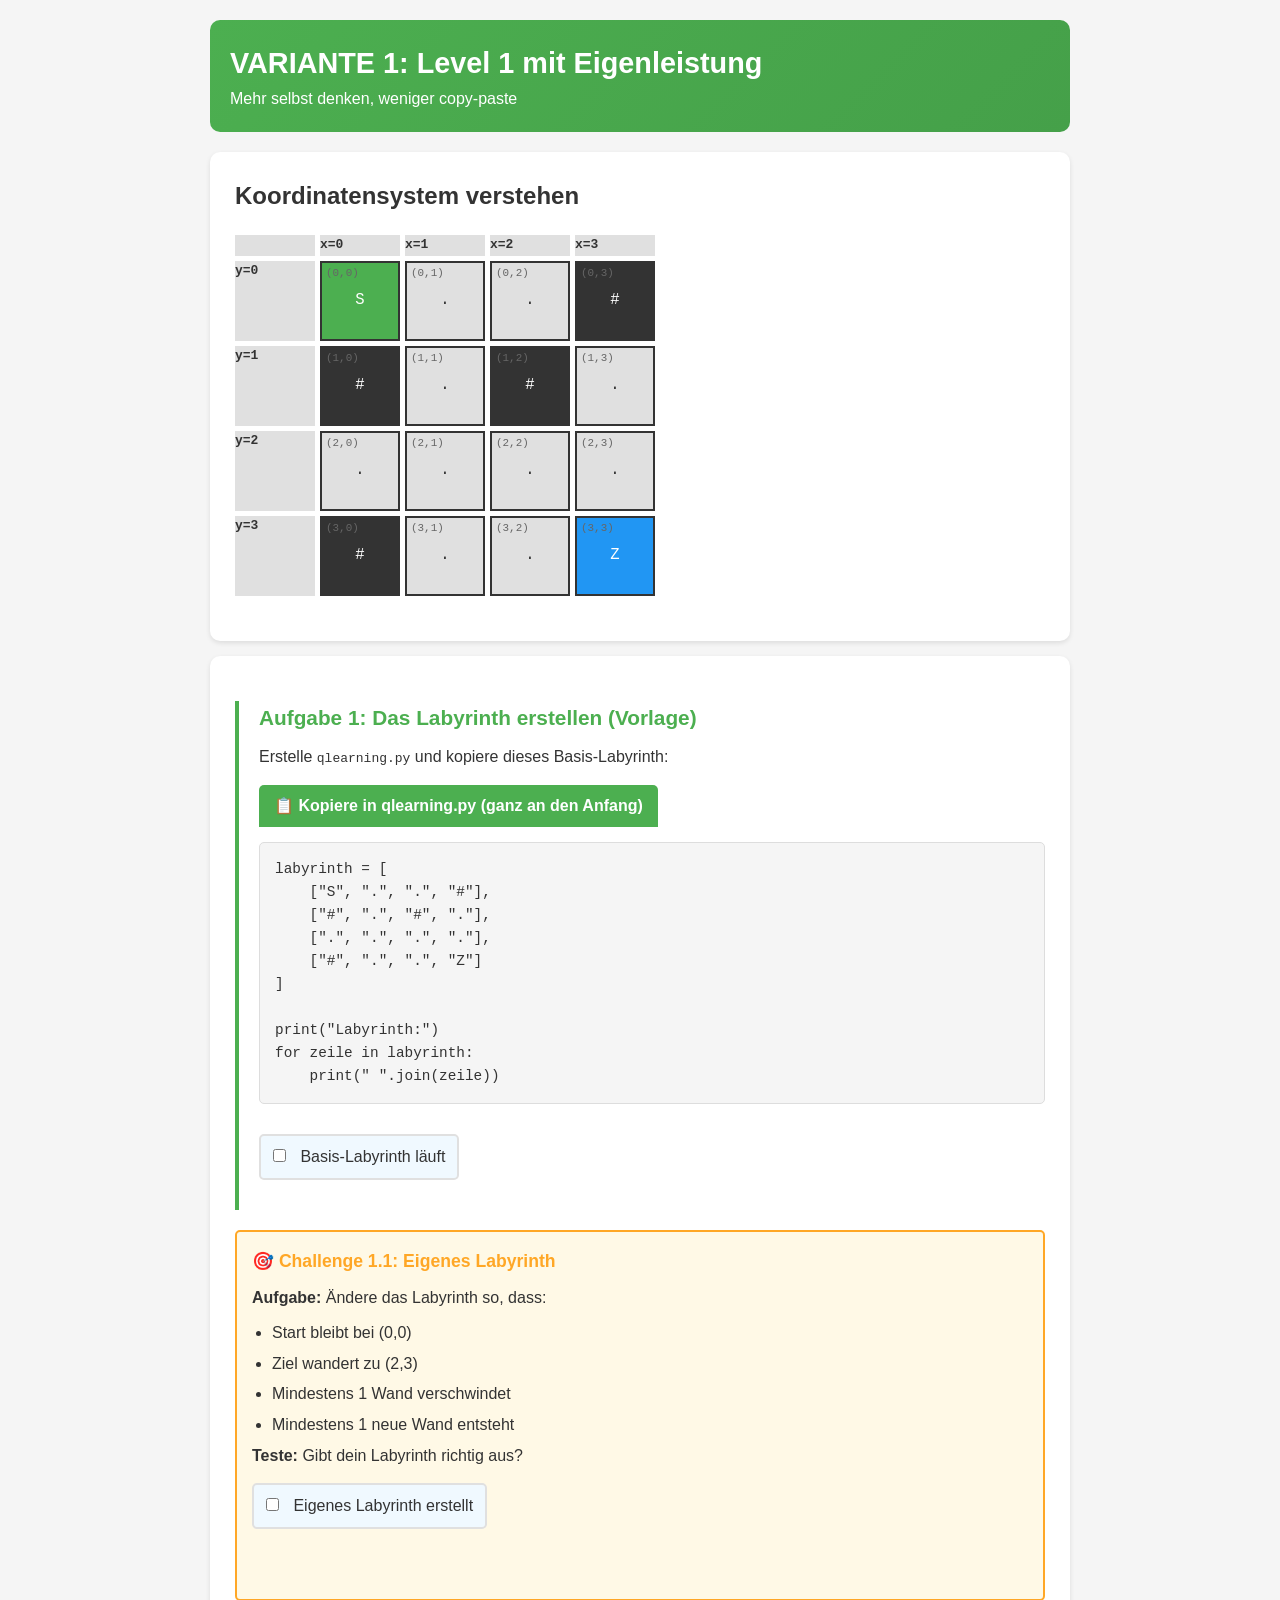
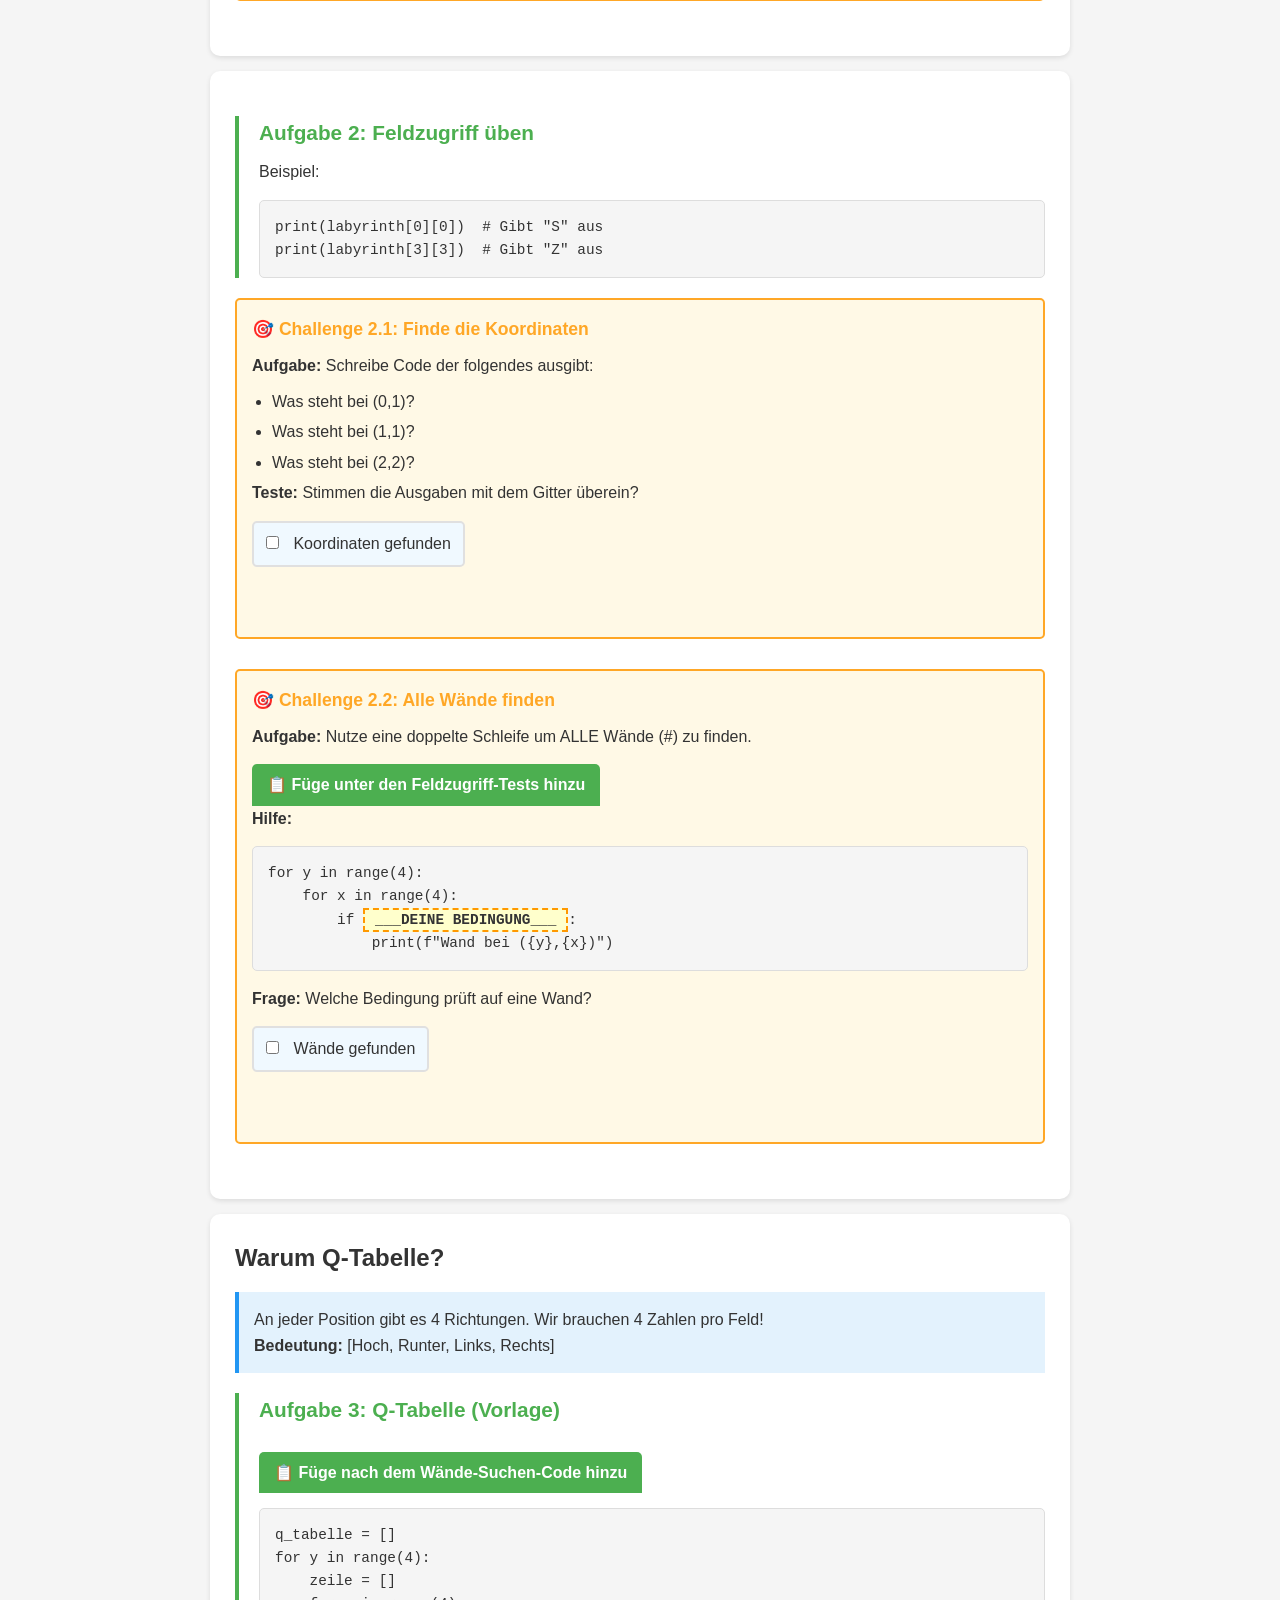
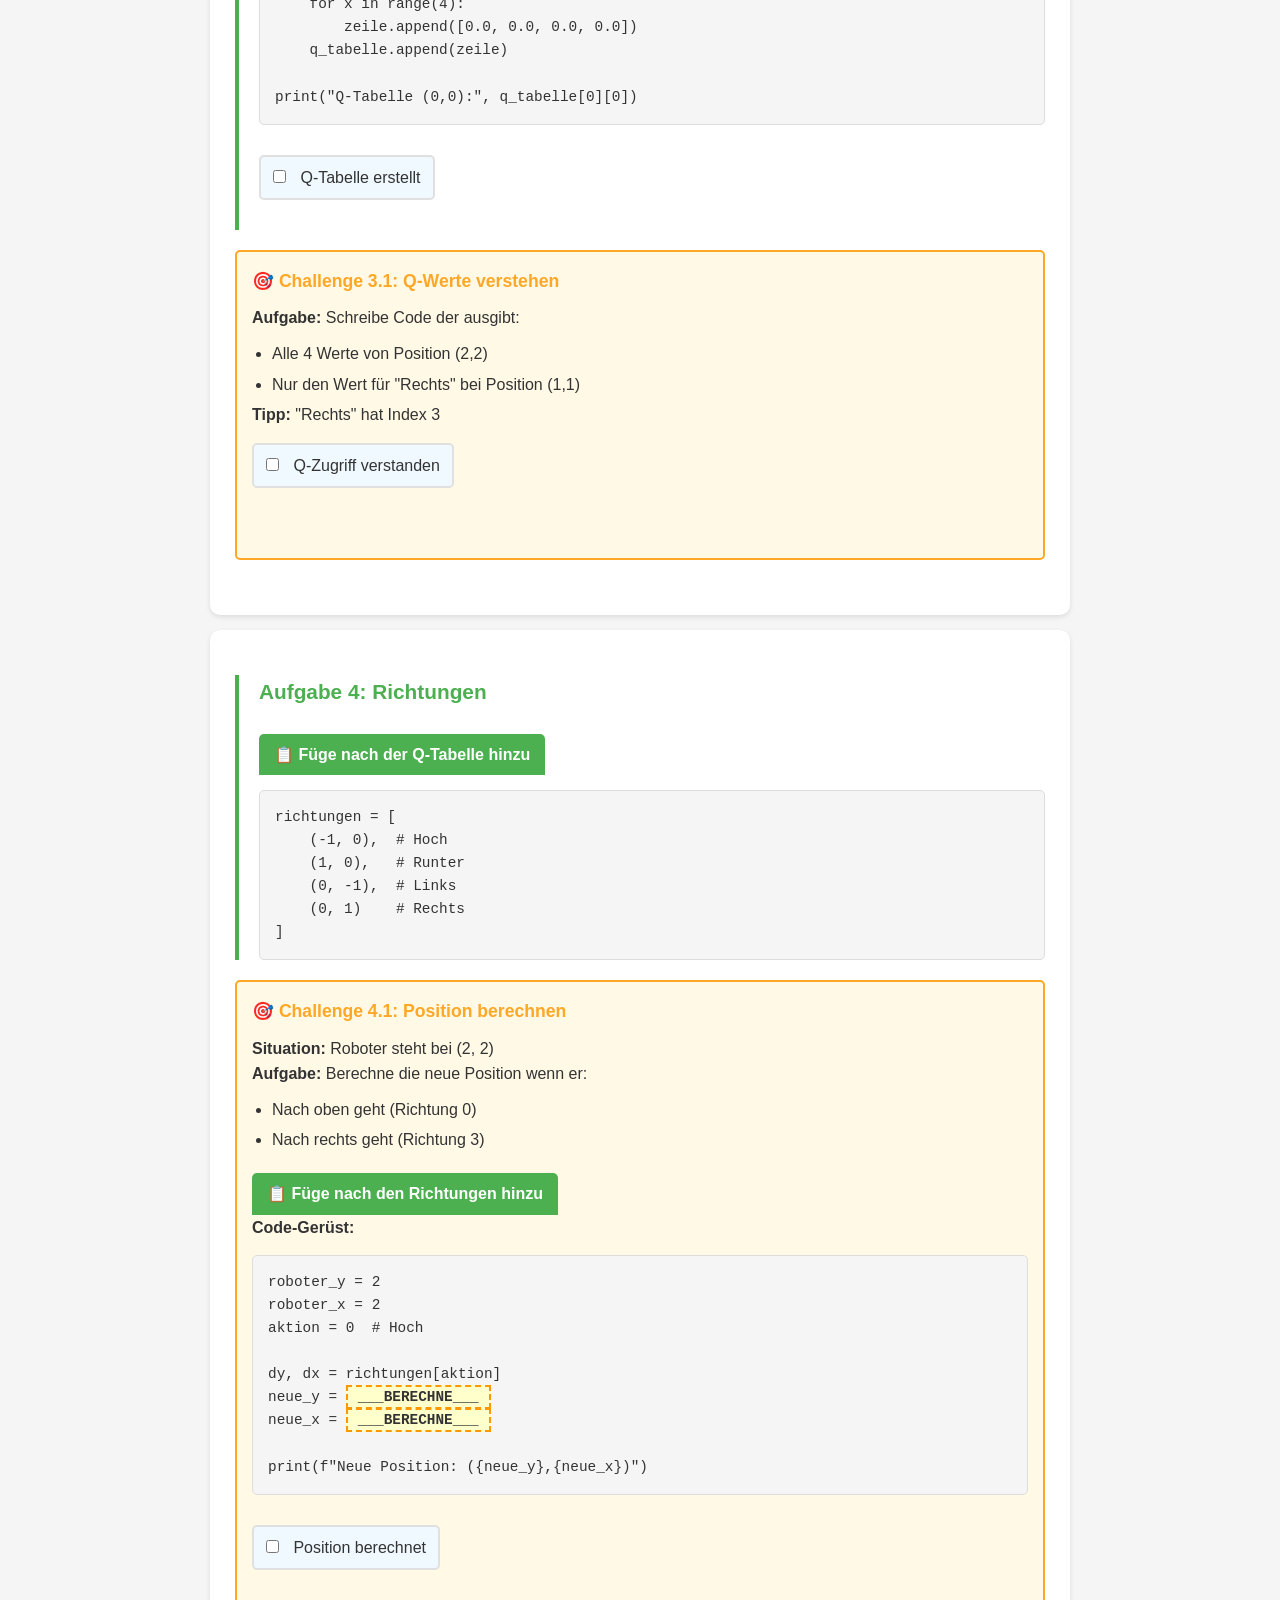
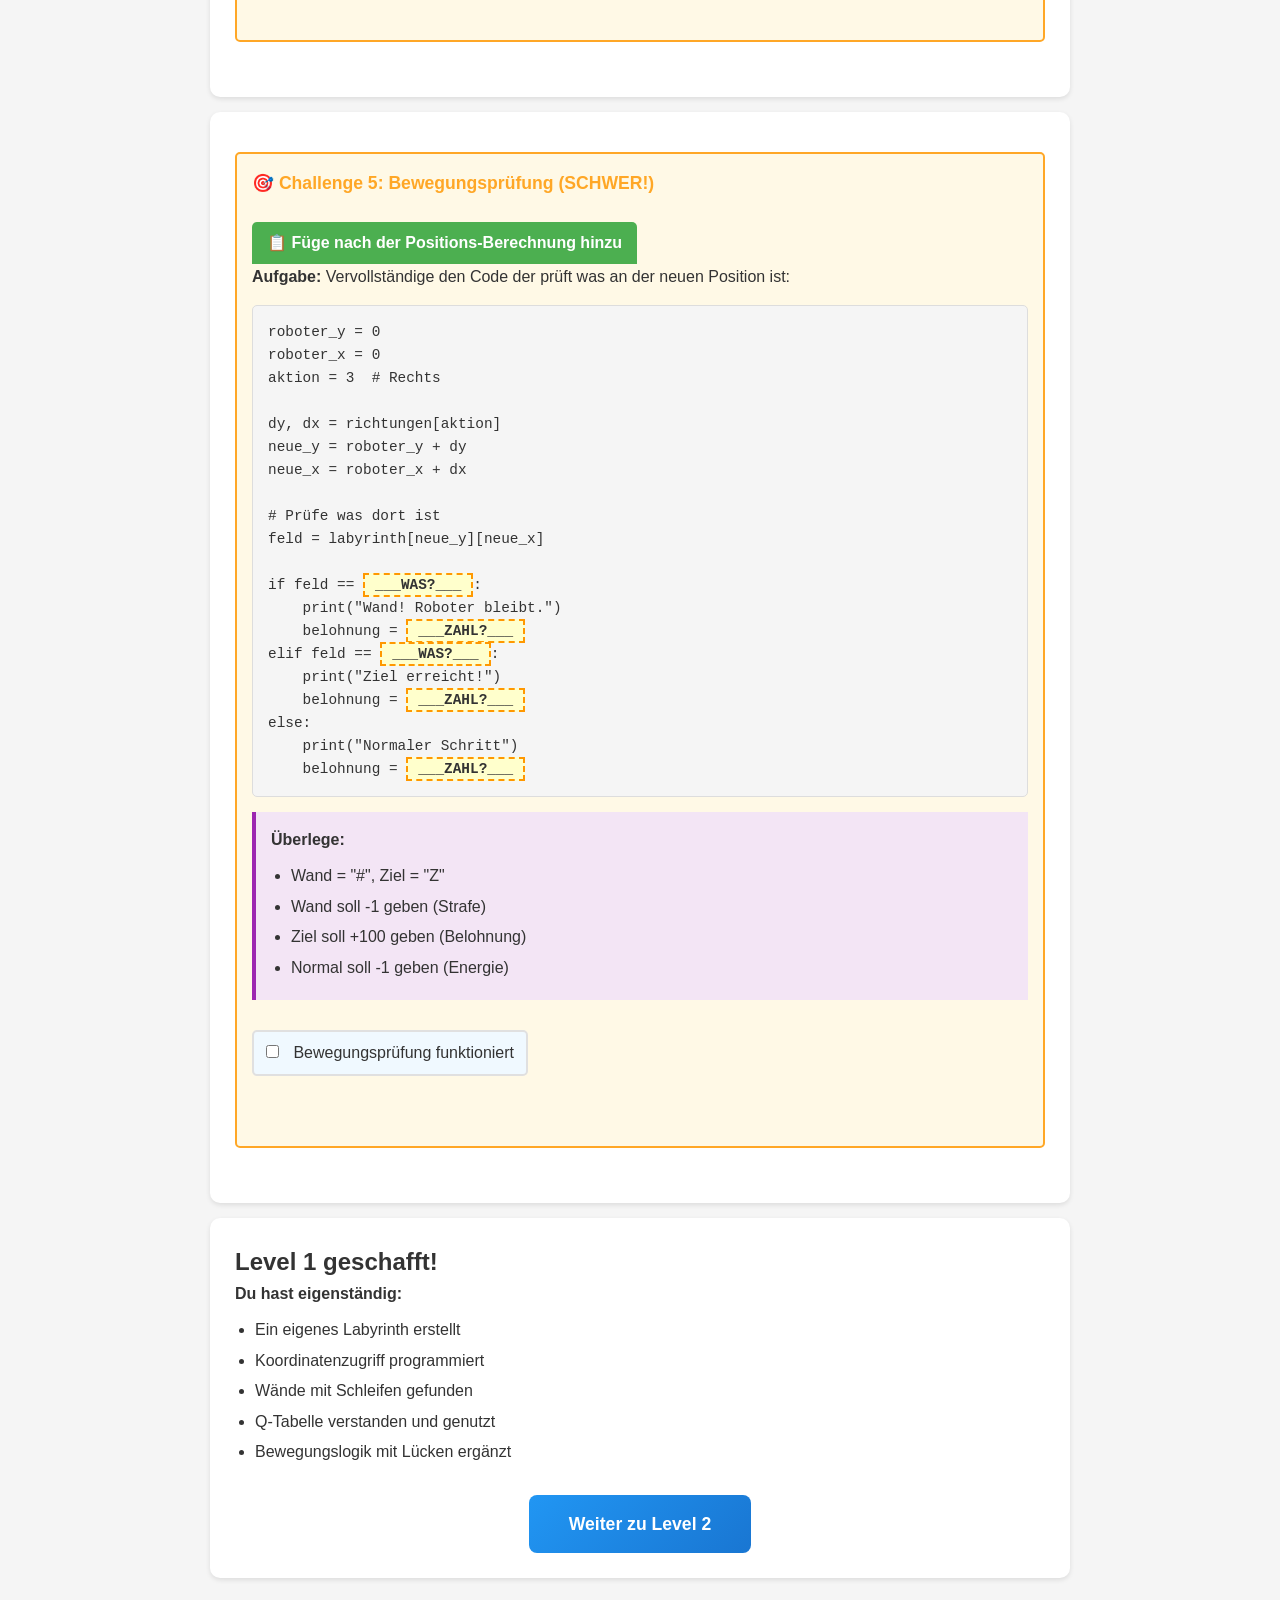
==== lesson/qlearning/level1.html @ 23b52b9a "Add files via upload" ====
<!DOCTYPE html>
<html lang="de">
<head>
    <meta charset="UTF-8">
    <meta name="viewport" content="width=device-width, initial-scale=1.0">
    <title>Level 1</title>
    <style>
        * { margin: 0; padding: 0; box-sizing: border-box; }
        body {
            font-family: 'Segoe UI', Tahoma, Geneva, Verdana, sans-serif;
            line-height: 1.6;
            color: #333;
            max-width: 900px;
            margin: 0 auto;
            padding: 20px;
            background: #f5f5f5;
        }
        .header {
            background: linear-gradient(135deg, #4CAF50 0%, #45a049 100%);
            color: white;
            padding: 20px;
            border-radius: 10px;
            margin-bottom: 20px;
        }
        h1 { font-size: 1.8em; }
        .content { background: white; padding: 25px; border-radius: 10px; margin-bottom: 15px; box-shadow: 0 2px 5px rgba(0,0,0,0.1); }
        .task { border-left: 4px solid #4CAF50; padding-left: 20px; margin: 20px 0; }
        .task-number { font-size: 1.3em; font-weight: bold; color: #4CAF50; margin-bottom: 10px; }
        .code-box {
            background: #f5f5f5;
            border: 1px solid #ddd;
            padding: 15px;
            border-radius: 5px;
            font-family: 'Courier New', monospace;
            font-size: 0.9em;
            margin: 15px 0;
            overflow-x: auto;
            white-space: pre;
        }
        .challenge-box {
            background: #fff9e6;
            border: 2px solid #ffa726;
            padding: 15px 15px 40px 15px;
            margin: 15px 0 30px 0;
            border-radius: 5px;
        }
        .challenge-title {
            color: #ffa726;
            font-weight: bold;
            font-size: 1.1em;
            margin-bottom: 10px;
        }
        .gap {
            background: #ffffcc;
            padding: 2px 10px;
            border: 2px dashed #ff9800;
            font-weight: bold;
        }
        .grid-demo {
            display: grid;
            grid-template-columns: repeat(5, 80px);
            gap: 5px;
            margin: 20px 0;
            font-family: monospace;
        }
        .grid-cell {
            width: 80px;
            height: 80px;
            display: flex;
            align-items: center;
            justify-content: center;
            border: 2px solid #333;
            font-size: 1.2em;
            background: white;
            position: relative;
        }
        .grid-header {
            background: #e0e0e0;
            font-weight: bold;
            border: none;
        }
        .grid-index {
            position: absolute;
            top: 2px;
            left: 4px;
            font-size: 0.7em;
            color: #666;
        }
        .grid-cell.start { background: #4caf50; color: white; }
        .grid-cell.goal { background: #2196f3; color: white; }
        .grid-cell.wall { background: #333; color: white; }
        .grid-cell.path { background: #e0e0e0; }
        .test-box { background: #fff3e0; border-left: 4px solid #ff9800; padding: 15px; margin: 15px 0; }
        .think-box { background: #f3e5f5; border-left: 4px solid #9c27b0; padding: 15px; margin: 15px 0; }
        .info-box { background: #e3f2fd; border-left: 4px solid #2196F3; padding: 15px; margin: 15px 0; }
        .checkbox-item { background: #f0f9ff; padding: 8px 12px; margin: 15px 0 30px 0; border-radius: 5px; border: 2px solid #e0e0e0; display: inline-block; }
        .checkbox-item input[type="checkbox"] { margin-right: 10px; }
        ul { margin-left: 20px; margin-top: 10px; }
        li { margin: 5px 0; }
        .copy-instruction {
            background: #4CAF50;
            color: white;
            padding: 8px 15px;
            border-radius: 5px 5px 0 0;
            font-weight: bold;
            margin-bottom: 0;
            margin-top: 15px;
            display: inline-block;
        }
    </style>
</head>
<body>
    <div class="header">
        <h1>VARIANTE 1: Level 1 mit Eigenleistung</h1>
        <p>Mehr selbst denken, weniger copy-paste</p>
    </div>

    <div class="content">
        <h2>Koordinatensystem verstehen</h2>
        <div class="grid-demo">
            <div class="grid-header"></div>
            <div class="grid-header">x=0</div>
            <div class="grid-header">x=1</div>
            <div class="grid-header">x=2</div>
            <div class="grid-header">x=3</div>
            
            <div class="grid-header">y=0</div>
            <div class="grid-cell start"><div class="grid-index">(0,0)</div>S</div>
            <div class="grid-cell path"><div class="grid-index">(0,1)</div>.</div>
            <div class="grid-cell path"><div class="grid-index">(0,2)</div>.</div>
            <div class="grid-cell wall"><div class="grid-index">(0,3)</div>#</div>
            
            <div class="grid-header">y=1</div>
            <div class="grid-cell wall"><div class="grid-index">(1,0)</div>#</div>
            <div class="grid-cell path"><div class="grid-index">(1,1)</div>.</div>
            <div class="grid-cell wall"><div class="grid-index">(1,2)</div>#</div>
            <div class="grid-cell path"><div class="grid-index">(1,3)</div>.</div>
            
            <div class="grid-header">y=2</div>
            <div class="grid-cell path"><div class="grid-index">(2,0)</div>.</div>
            <div class="grid-cell path"><div class="grid-index">(2,1)</div>.</div>
            <div class="grid-cell path"><div class="grid-index">(2,2)</div>.</div>
            <div class="grid-cell path"><div class="grid-index">(2,3)</div>.</div>
            
            <div class="grid-header">y=3</div>
            <div class="grid-cell wall"><div class="grid-index">(3,0)</div>#</div>
            <div class="grid-cell path"><div class="grid-index">(3,1)</div>.</div>
            <div class="grid-cell path"><div class="grid-index">(3,2)</div>.</div>
            <div class="grid-cell goal"><div class="grid-index">(3,3)</div>Z</div>
        </div>
    </div>

    <div class="content">
        <div class="task">
            <div class="task-number">Aufgabe 1: Das Labyrinth erstellen (Vorlage)</div>
            <p>Erstelle <code>qlearning.py</code> und kopiere dieses Basis-Labyrinth:</p>
            
            <div class="copy-instruction">📋 Kopiere in qlearning.py (ganz an den Anfang)</div>
            <div class="code-box">labyrinth = [
    ["S", ".", ".", "#"],
    ["#", ".", "#", "."],
    [".", ".", ".", "."],
    ["#", ".", ".", "Z"]
]

print("Labyrinth:")
for zeile in labyrinth:
    print(" ".join(zeile))</div>
            <label class="checkbox-item"><input type="checkbox"> Basis-Labyrinth läuft</label>
        </div>

        <div class="challenge-box">
            <div class="challenge-title">🎯 Challenge 1.1: Eigenes Labyrinth</div>
            <p><strong>Aufgabe:</strong> Ändere das Labyrinth so, dass:</p>
            <ul>
                <li>Start bleibt bei (0,0)</li>
                <li>Ziel wandert zu (2,3)</li>
                <li>Mindestens 1 Wand verschwindet</li>
                <li>Mindestens 1 neue Wand entsteht</li>
            </ul>
            <p><strong>Teste:</strong> Gibt dein Labyrinth richtig aus?</p>
            <label class="checkbox-item"><input type="checkbox"> Eigenes Labyrinth erstellt</label>
        </div>
    </div>

    <div class="content">
        <div class="task">
            <div class="task-number">Aufgabe 2: Feldzugriff üben</div>
            <p>Beispiel:</p>
            <div class="code-box">print(labyrinth[0][0])  # Gibt "S" aus
print(labyrinth[3][3])  # Gibt "Z" aus</div>
        </div>

        <div class="challenge-box">
            <div class="challenge-title">🎯 Challenge 2.1: Finde die Koordinaten</div>
            <p><strong>Aufgabe:</strong> Schreibe Code der folgendes ausgibt:</p>
            <ul>
                <li>Was steht bei (0,1)?</li>
                <li>Was steht bei (1,1)?</li>
                <li>Was steht bei (2,2)?</li>
            </ul>
            <p><strong>Teste:</strong> Stimmen die Ausgaben mit dem Gitter überein?</p>
            <label class="checkbox-item"><input type="checkbox"> Koordinaten gefunden</label>
        </div>

        <div class="challenge-box">
            <div class="challenge-title">🎯 Challenge 2.2: Alle Wände finden</div>
            <p><strong>Aufgabe:</strong> Nutze eine doppelte Schleife um ALLE Wände (#) zu finden.</p>
            
            <div class="copy-instruction">📋 Füge unter den Feldzugriff-Tests hinzu</div>
            <p><strong>Hilfe:</strong></p>
            <div class="code-box">for y in range(4):
    for x in range(4):
        if <span class="gap">___DEINE BEDINGUNG___</span>:
            print(f"Wand bei ({y},{x})")</div>
            <p><strong>Frage:</strong> Welche Bedingung prüft auf eine Wand?</p>
            <label class="checkbox-item"><input type="checkbox"> Wände gefunden</label>
        </div>
    </div>

    <div class="content">
        <h2>Warum Q-Tabelle?</h2>
        <div class="info-box">
            <p>An jeder Position gibt es 4 Richtungen. Wir brauchen 4 Zahlen pro Feld!</p>
            <p><strong>Bedeutung:</strong> [Hoch, Runter, Links, Rechts]</p>
        </div>

        <div class="task">
            <div class="task-number">Aufgabe 3: Q-Tabelle (Vorlage)</div>
            
            <div class="copy-instruction">📋 Füge nach dem Wände-Suchen-Code hinzu</div>
            <div class="code-box">q_tabelle = []
for y in range(4):
    zeile = []
    for x in range(4):
        zeile.append([0.0, 0.0, 0.0, 0.0])
    q_tabelle.append(zeile)

print("Q-Tabelle (0,0):", q_tabelle[0][0])</div>
            <label class="checkbox-item"><input type="checkbox"> Q-Tabelle erstellt</label>
        </div>

        <div class="challenge-box">
            <div class="challenge-title">🎯 Challenge 3.1: Q-Werte verstehen</div>
            <p><strong>Aufgabe:</strong> Schreibe Code der ausgibt:</p>
            <ul>
                <li>Alle 4 Werte von Position (2,2)</li>
                <li>Nur den Wert für "Rechts" bei Position (1,1)</li>
            </ul>
            <p><strong>Tipp:</strong> "Rechts" hat Index 3</p>
            <label class="checkbox-item"><input type="checkbox"> Q-Zugriff verstanden</label>
        </div>
    </div>

    <div class="content">
        <div class="task">
            <div class="task-number">Aufgabe 4: Richtungen</div>
            
            <div class="copy-instruction">📋 Füge nach der Q-Tabelle hinzu</div>
            <div class="code-box">richtungen = [
    (-1, 0),  # Hoch
    (1, 0),   # Runter
    (0, -1),  # Links
    (0, 1)    # Rechts
]</div>
        </div>

        <div class="challenge-box">
            <div class="challenge-title">🎯 Challenge 4.1: Position berechnen</div>
            <p><strong>Situation:</strong> Roboter steht bei (2, 2)</p>
            <p><strong>Aufgabe:</strong> Berechne die neue Position wenn er:</p>
            <ul>
                <li>Nach oben geht (Richtung 0)</li>
                <li>Nach rechts geht (Richtung 3)</li>
            </ul>
            
            <div class="copy-instruction">📋 Füge nach den Richtungen hinzu</div>
            <p><strong>Code-Gerüst:</strong></p>
            <div class="code-box">roboter_y = 2
roboter_x = 2
aktion = 0  # Hoch

dy, dx = richtungen[aktion]
neue_y = <span class="gap">___BERECHNE___</span>
neue_x = <span class="gap">___BERECHNE___</span>

print(f"Neue Position: ({neue_y},{neue_x})")</div>
            <label class="checkbox-item"><input type="checkbox"> Position berechnet</label>
        </div>
    </div>

    <div class="content">
        <div class="challenge-box">
            <div class="challenge-title">🎯 Challenge 5: Bewegungsprüfung (SCHWER!)</div>
            
            <div class="copy-instruction">📋 Füge nach der Positions-Berechnung hinzu</div>
            <p><strong>Aufgabe:</strong> Vervollständige den Code der prüft was an der neuen Position ist:</p>
            <div class="code-box">roboter_y = 0
roboter_x = 0
aktion = 3  # Rechts

dy, dx = richtungen[aktion]
neue_y = roboter_y + dy
neue_x = roboter_x + dx

# Prüfe was dort ist
feld = labyrinth[neue_y][neue_x]

if feld == <span class="gap">___WAS?___</span>:
    print("Wand! Roboter bleibt.")
    belohnung = <span class="gap">___ZAHL?___</span>
elif feld == <span class="gap">___WAS?___</span>:
    print("Ziel erreicht!")
    belohnung = <span class="gap">___ZAHL?___</span>
else:
    print("Normaler Schritt")
    belohnung = <span class="gap">___ZAHL?___</span></div>
            
            <div class="think-box">
                <strong>Überlege:</strong>
                <ul>
                    <li>Wand = "#", Ziel = "Z"</li>
                    <li>Wand soll -1 geben (Strafe)</li>
                    <li>Ziel soll +100 geben (Belohnung)</li>
                    <li>Normal soll -1 geben (Energie)</li>
                </ul>
            </div>
            <label class="checkbox-item"><input type="checkbox"> Bewegungsprüfung funktioniert</label>
        </div>
    </div>

    <div class="content">
        <h2>Level 1 geschafft!</h2>
        <p><strong>Du hast eigenständig:</strong></p>
        <ul>
            <li>Ein eigenes Labyrinth erstellt</li>
            <li>Koordinatenzugriff programmiert</li>
            <li>Wände mit Schleifen gefunden</li>
            <li>Q-Tabelle verstanden und genutzt</li>
            <li>Bewegungslogik mit Lücken ergänzt</li>
        </ul>        
        <div style="text-align: center; margin-top: 30px;">
            <a href="level2.html" style="display: inline-block; background: linear-gradient(135deg, #2196F3 0%, #1976d2 100%); color: white; padding: 15px 40px; border-radius: 8px; text-decoration: none; font-weight: bold; font-size: 1.1em;">Weiter zu Level 2</a>
        </div>
    </div>
</body>
</html>
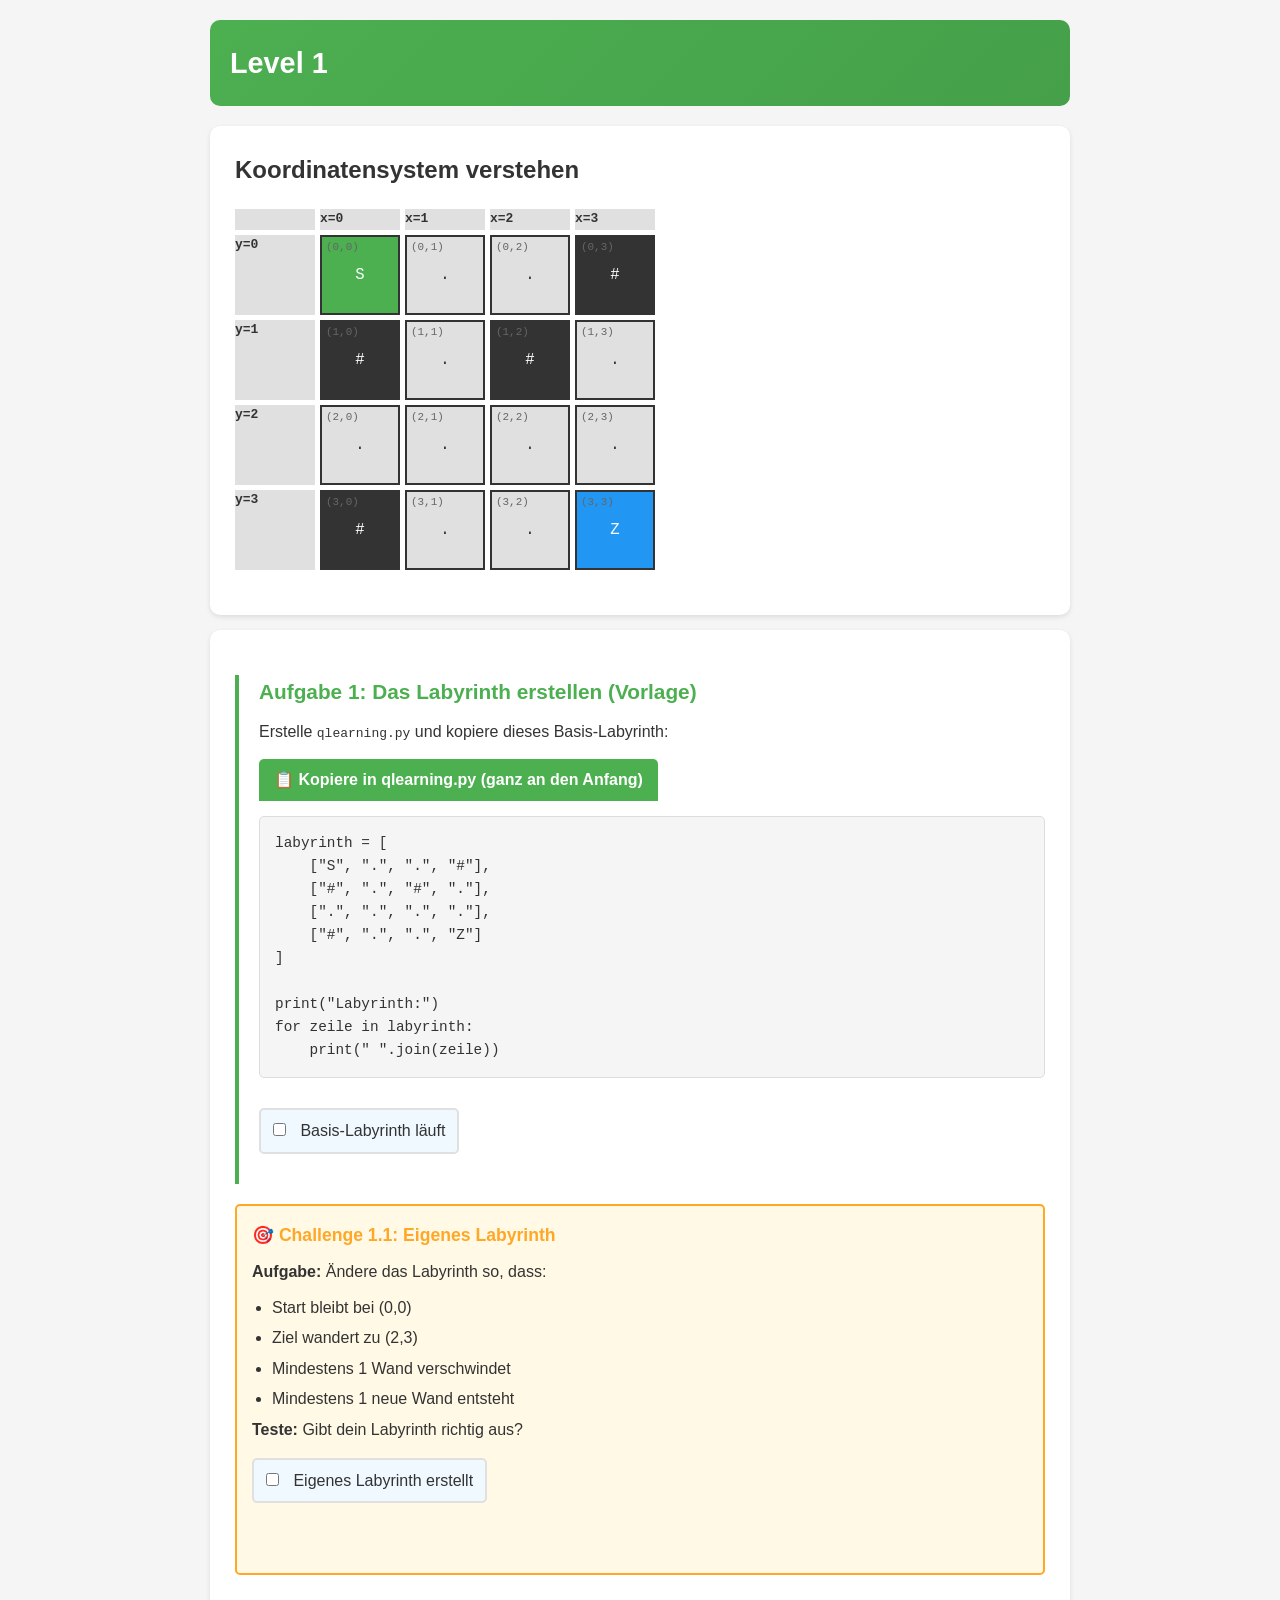
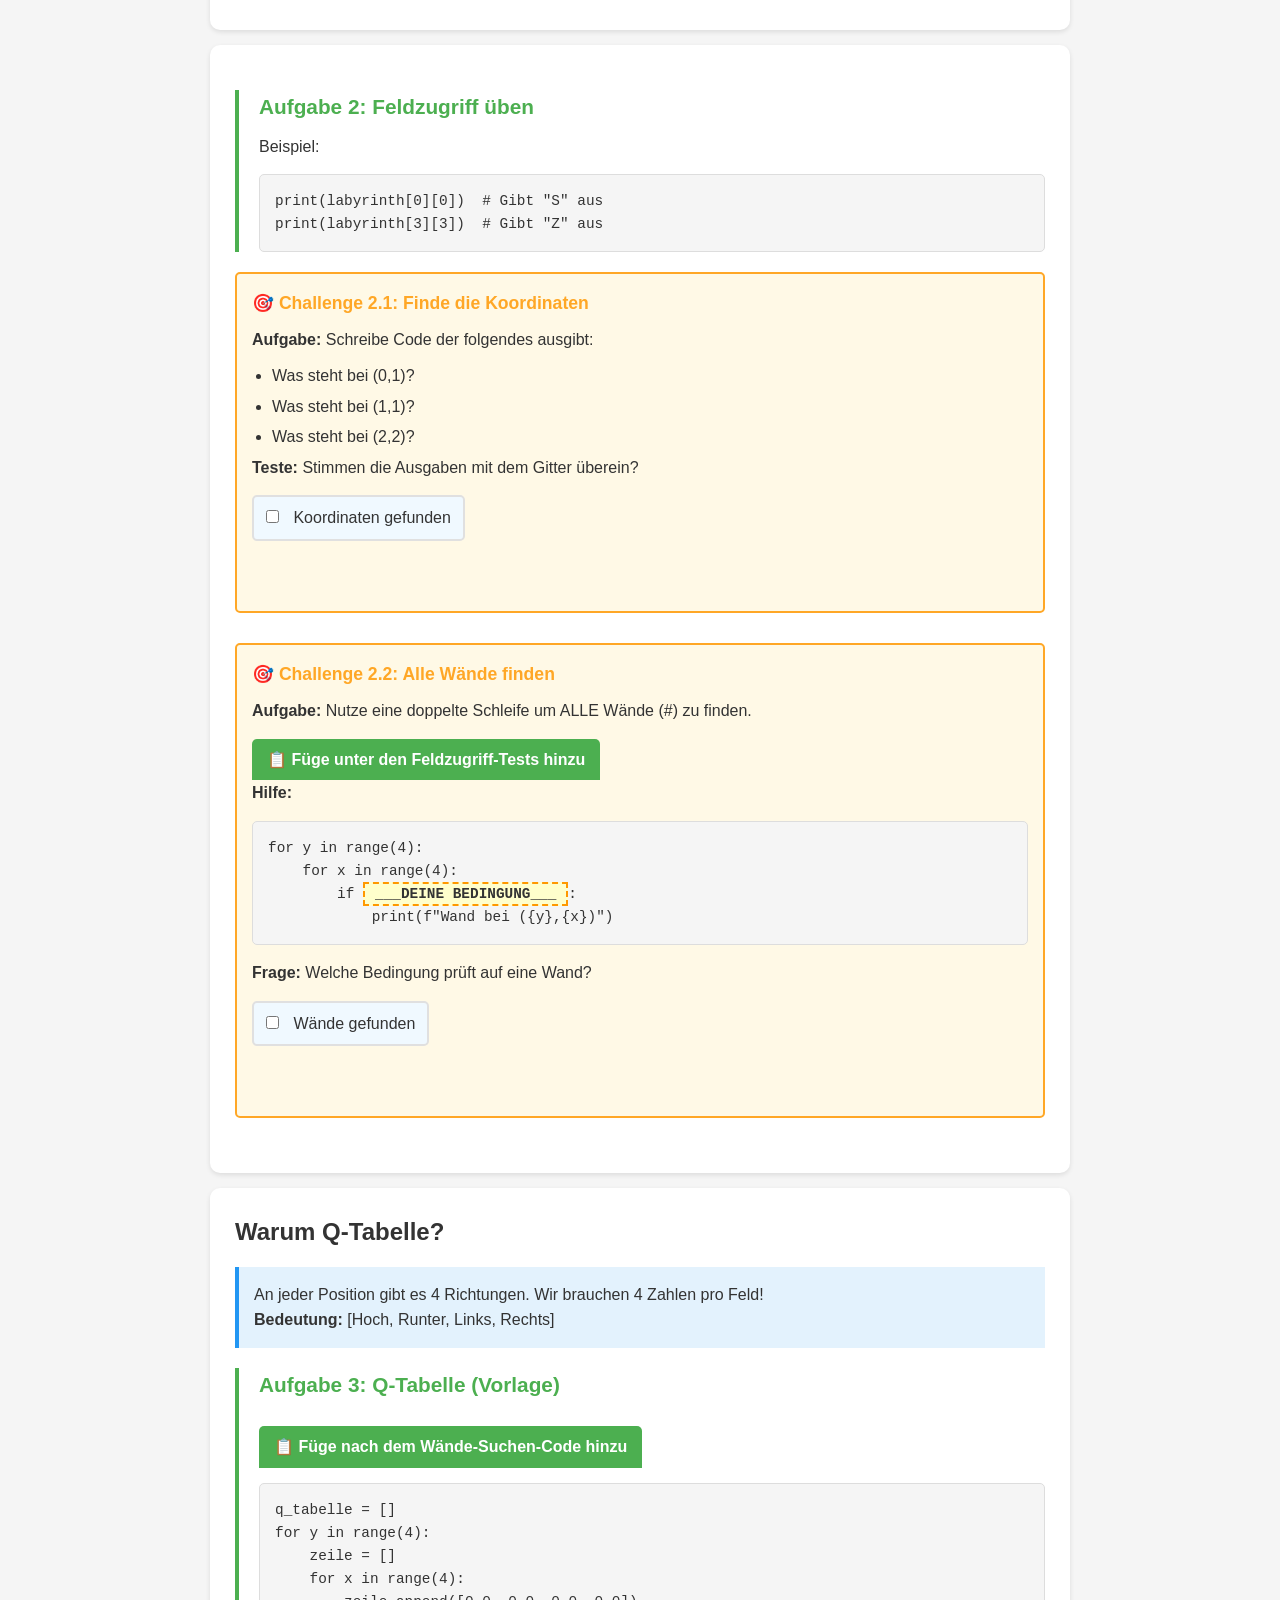
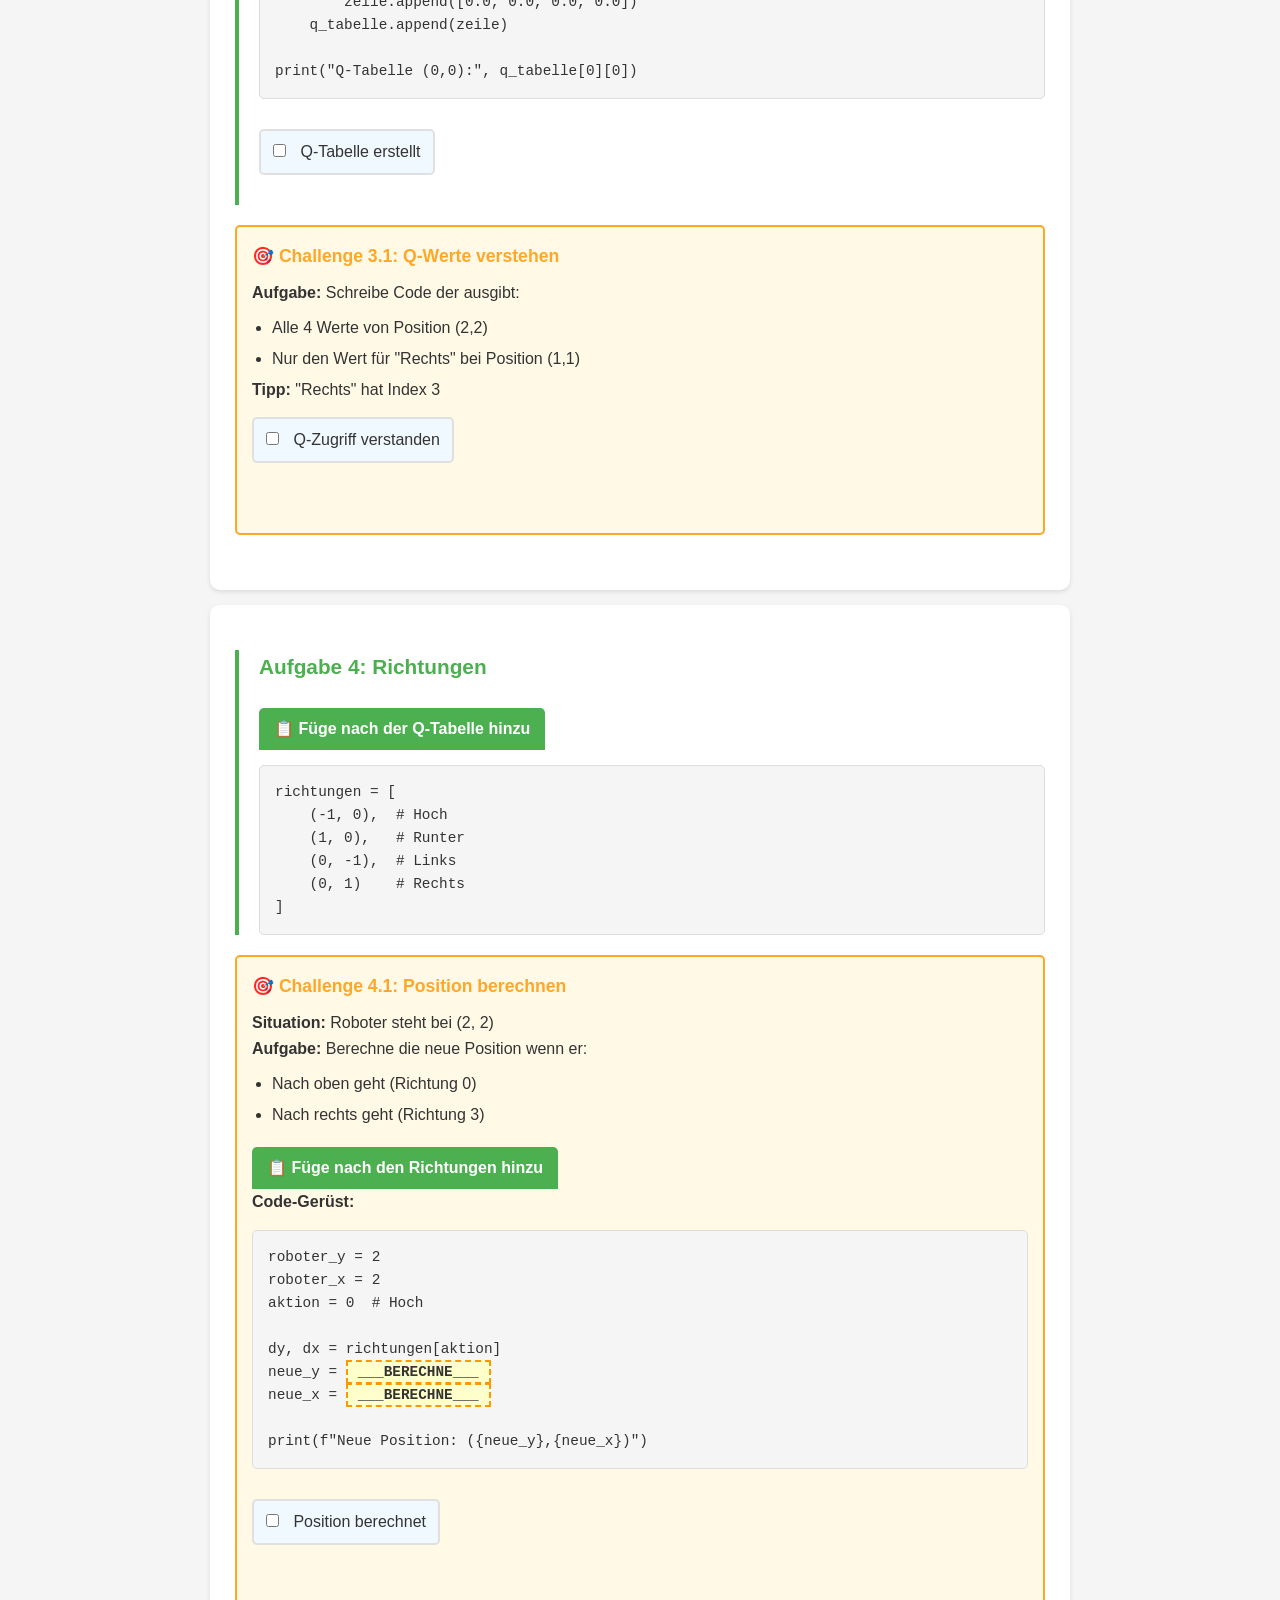
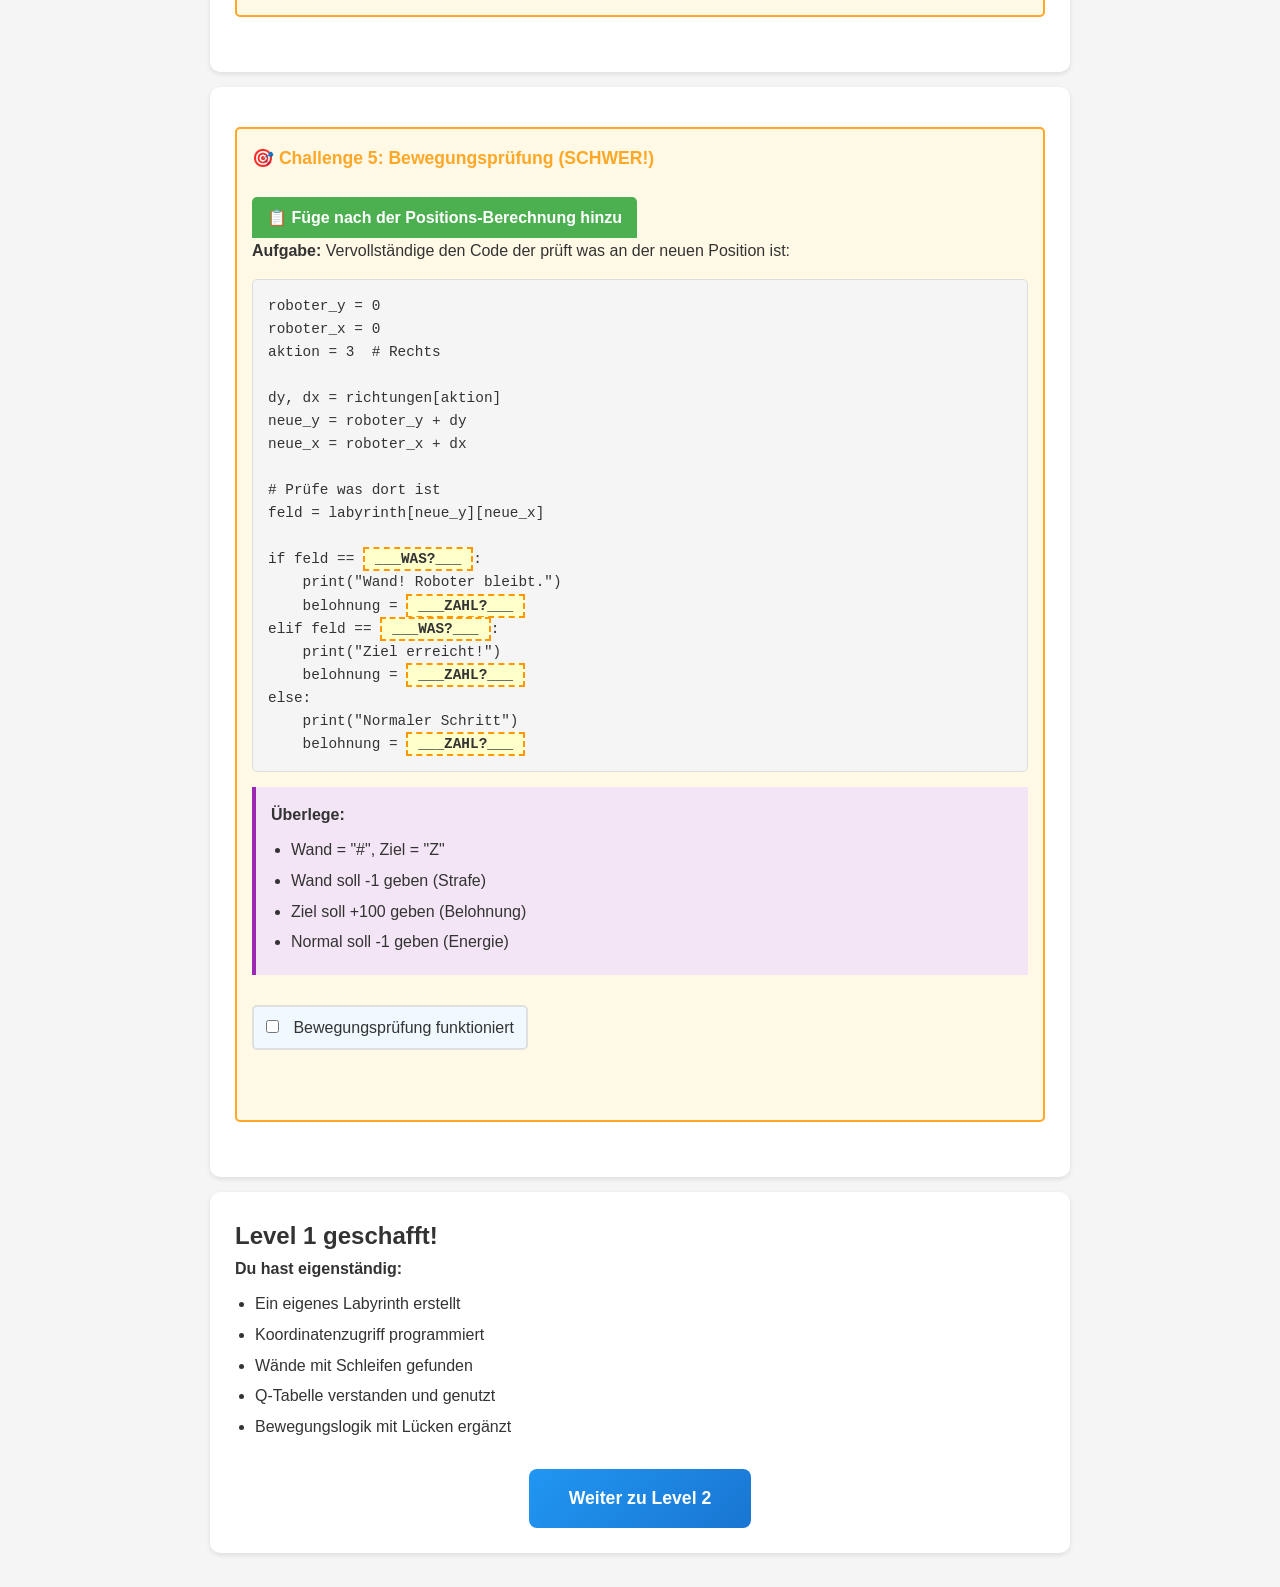
==== commit 5499dd92: "Update level1.html" ====
--- a/lesson/qlearning/level1.html
+++ b/lesson/qlearning/level1.html
@@ -111,8 +111,7 @@
 </head>
 <body>
     <div class="header">
-        <h1>VARIANTE 1: Level 1 mit Eigenleistung</h1>
-        <p>Mehr selbst denken, weniger copy-paste</p>
+        <h1>Level 1</h1>
     </div>
 
     <div class="content">
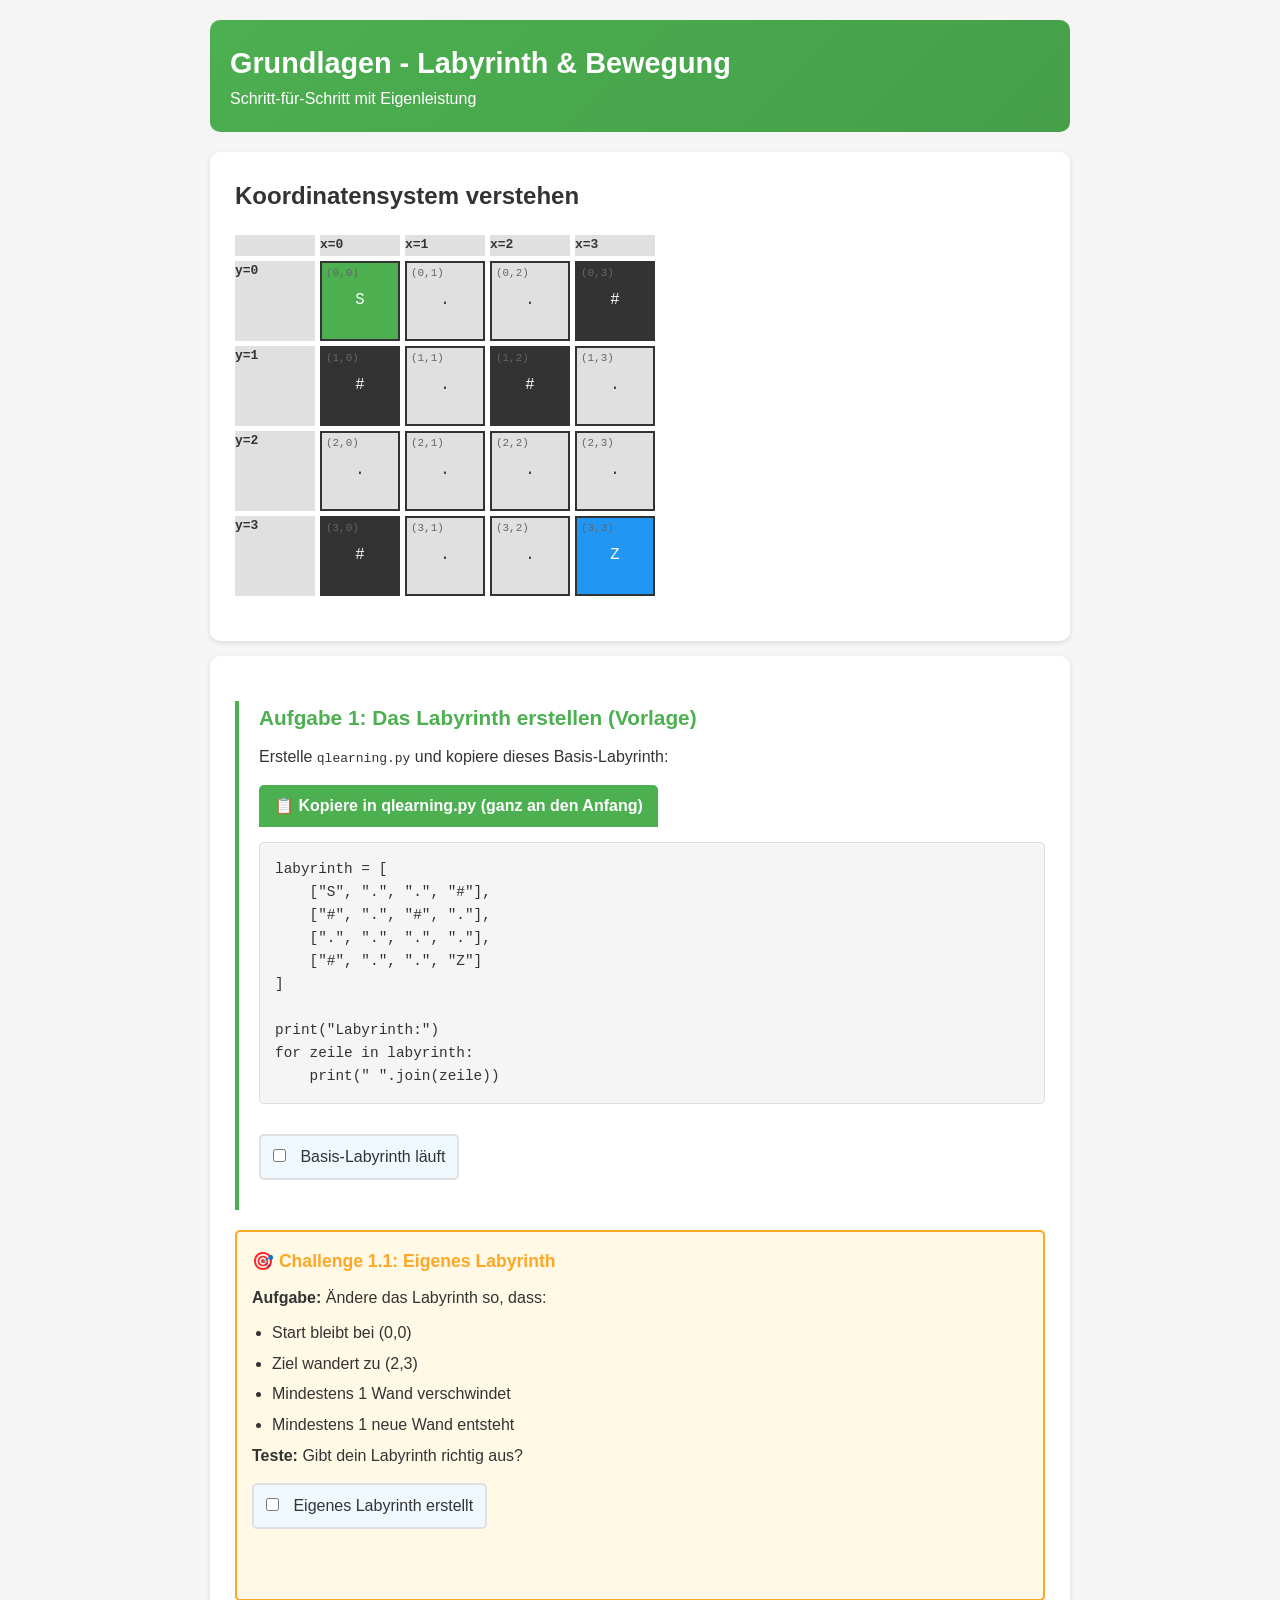
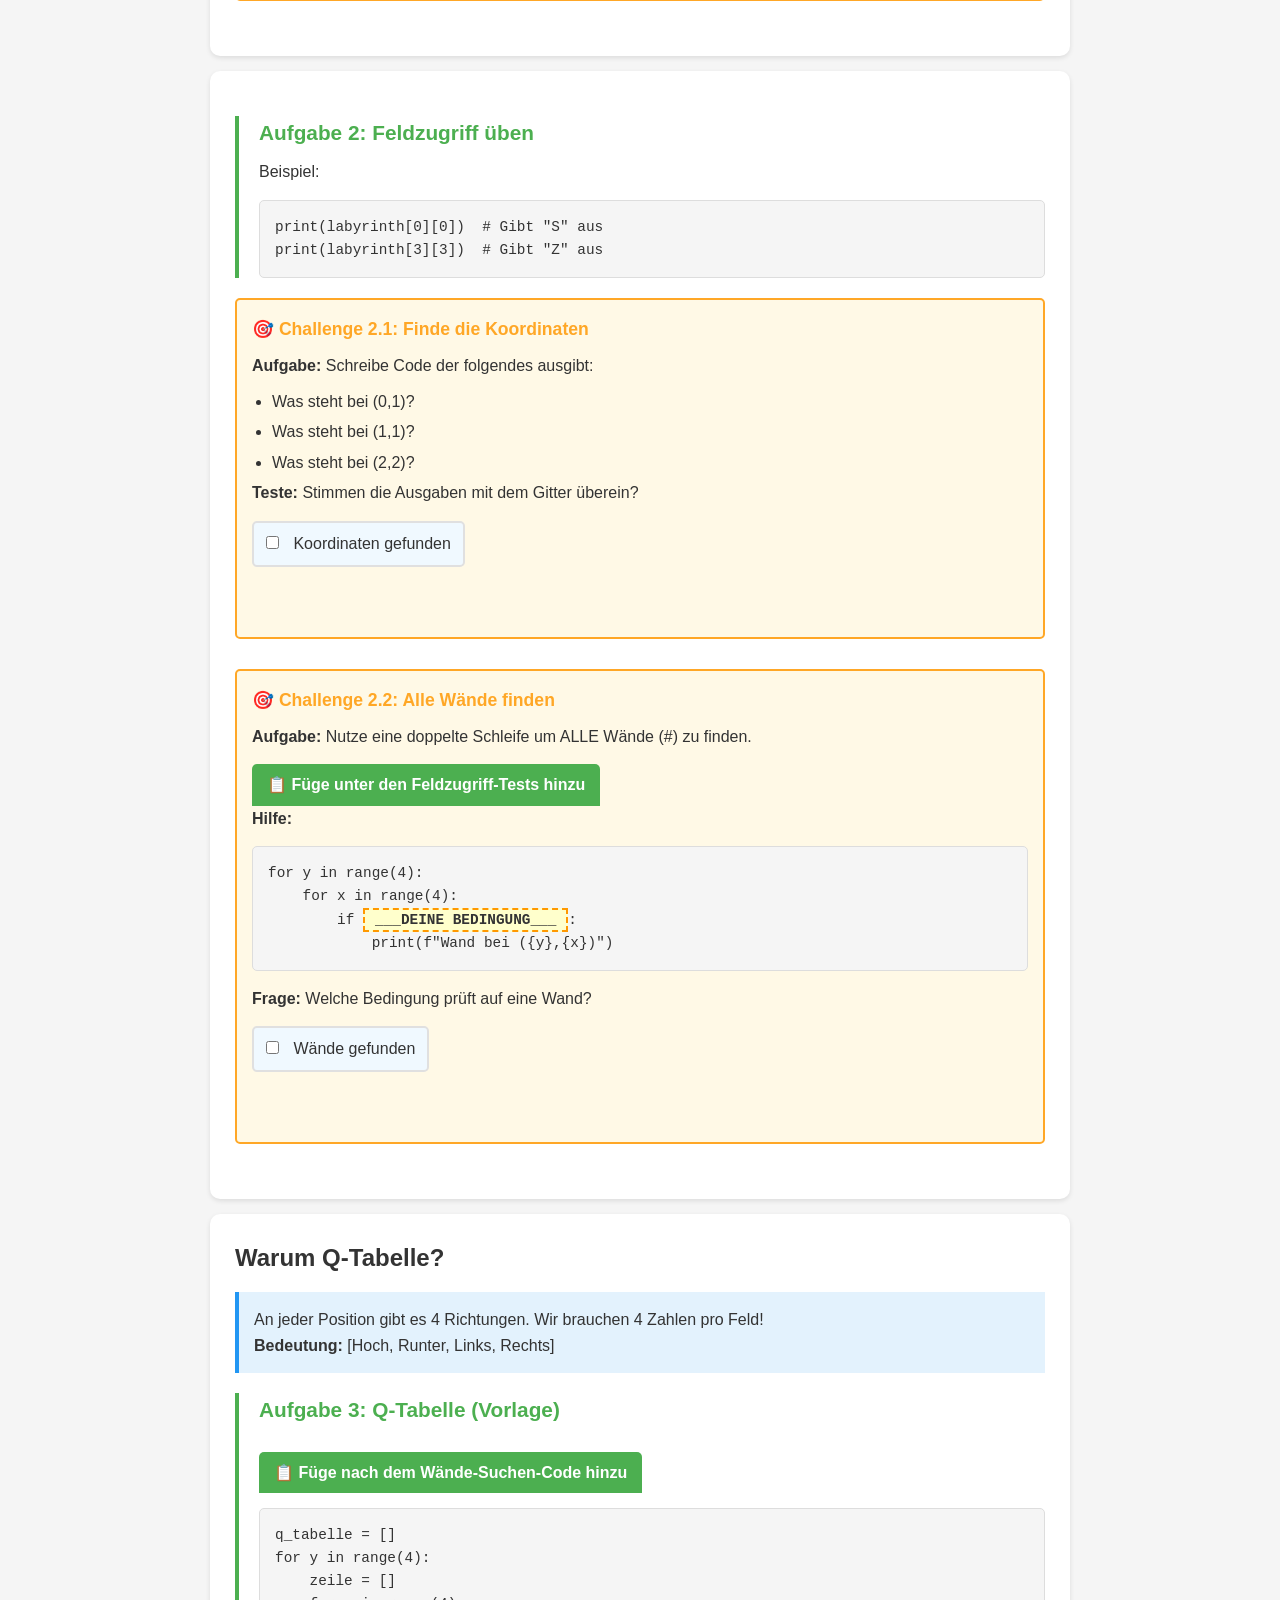
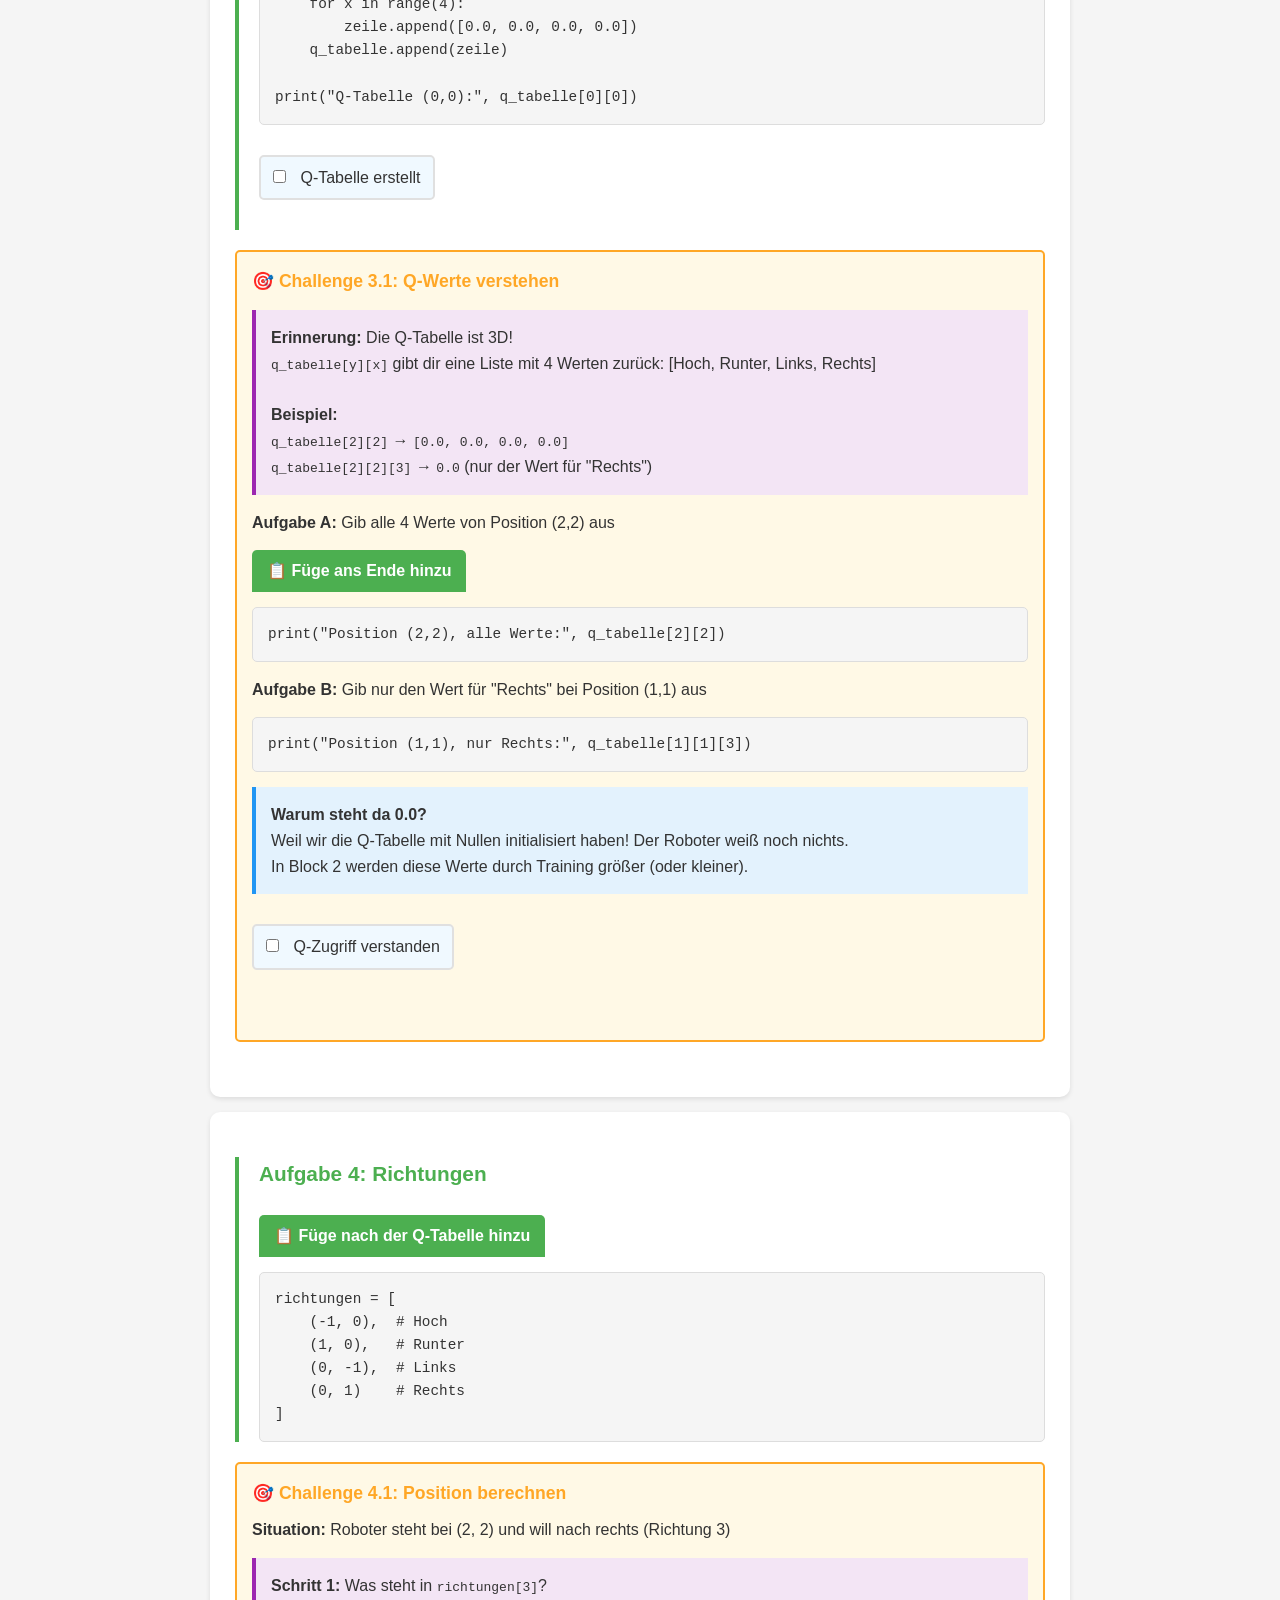
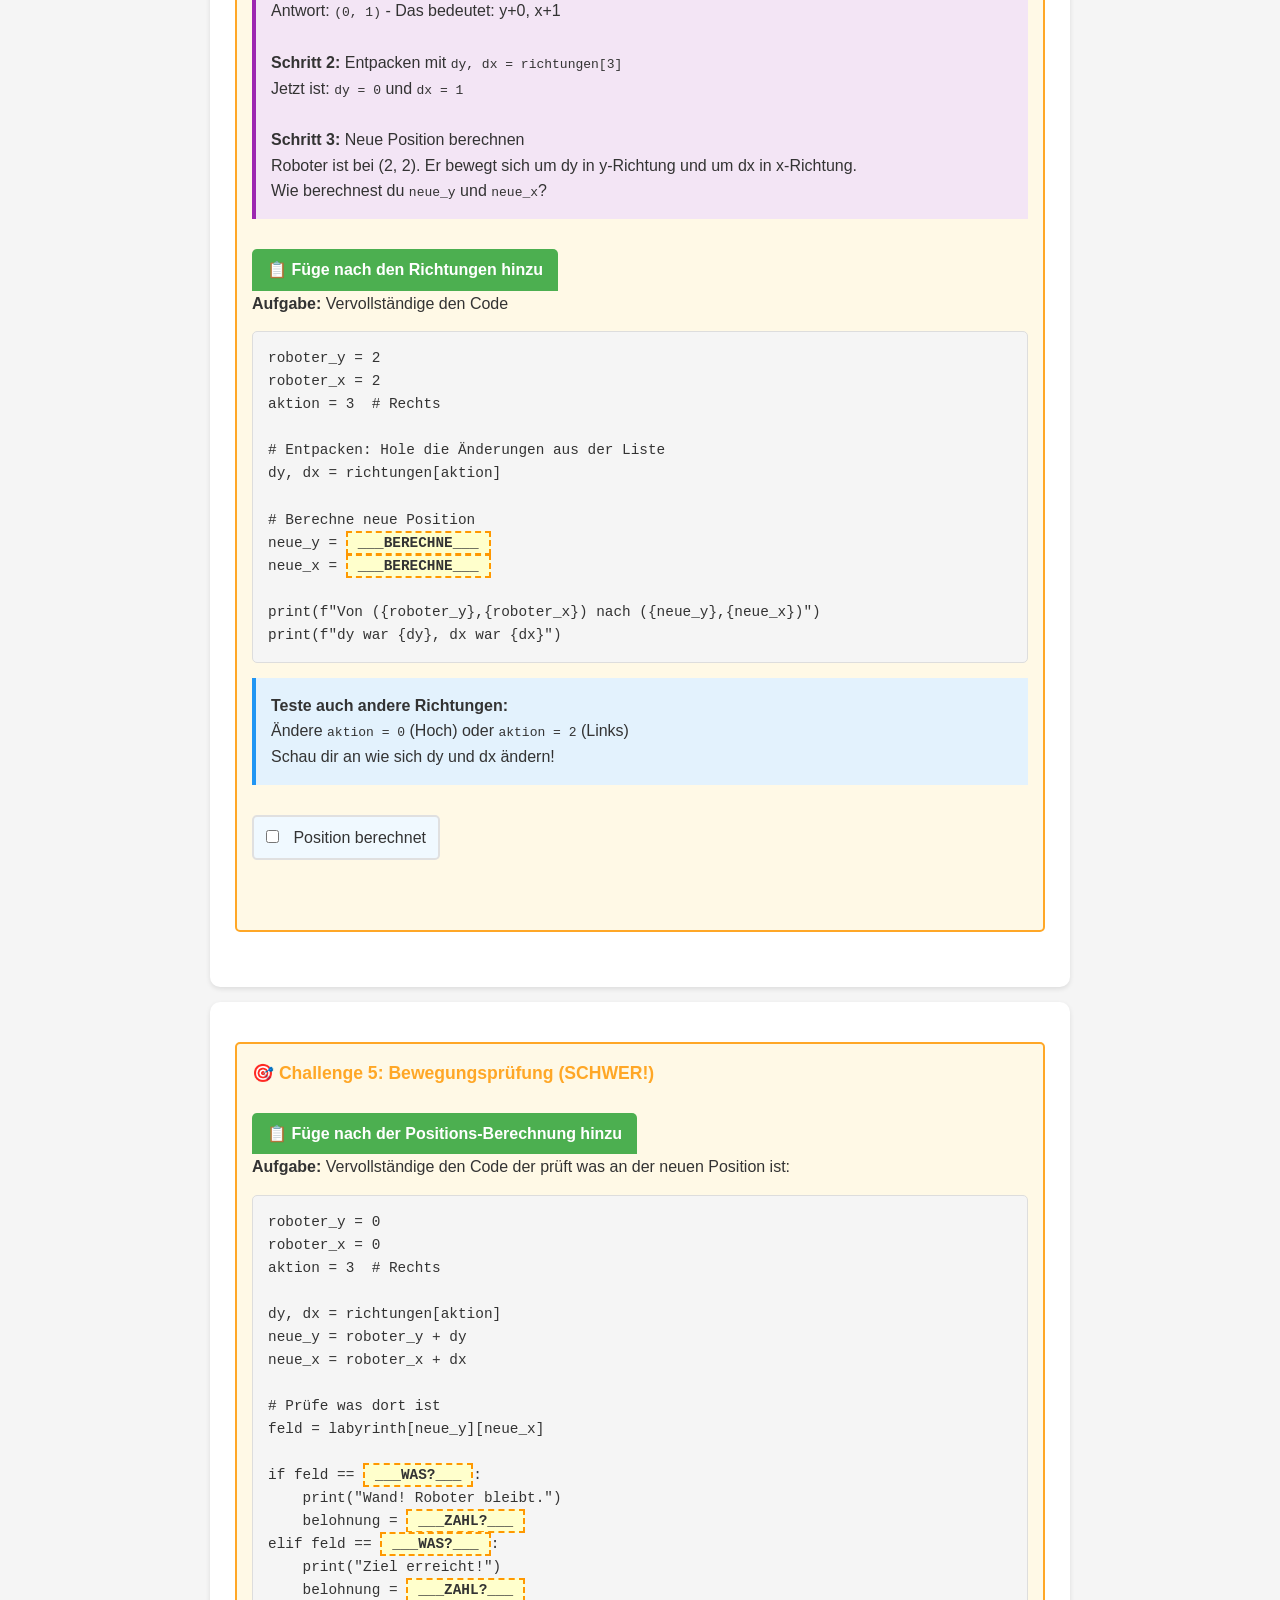
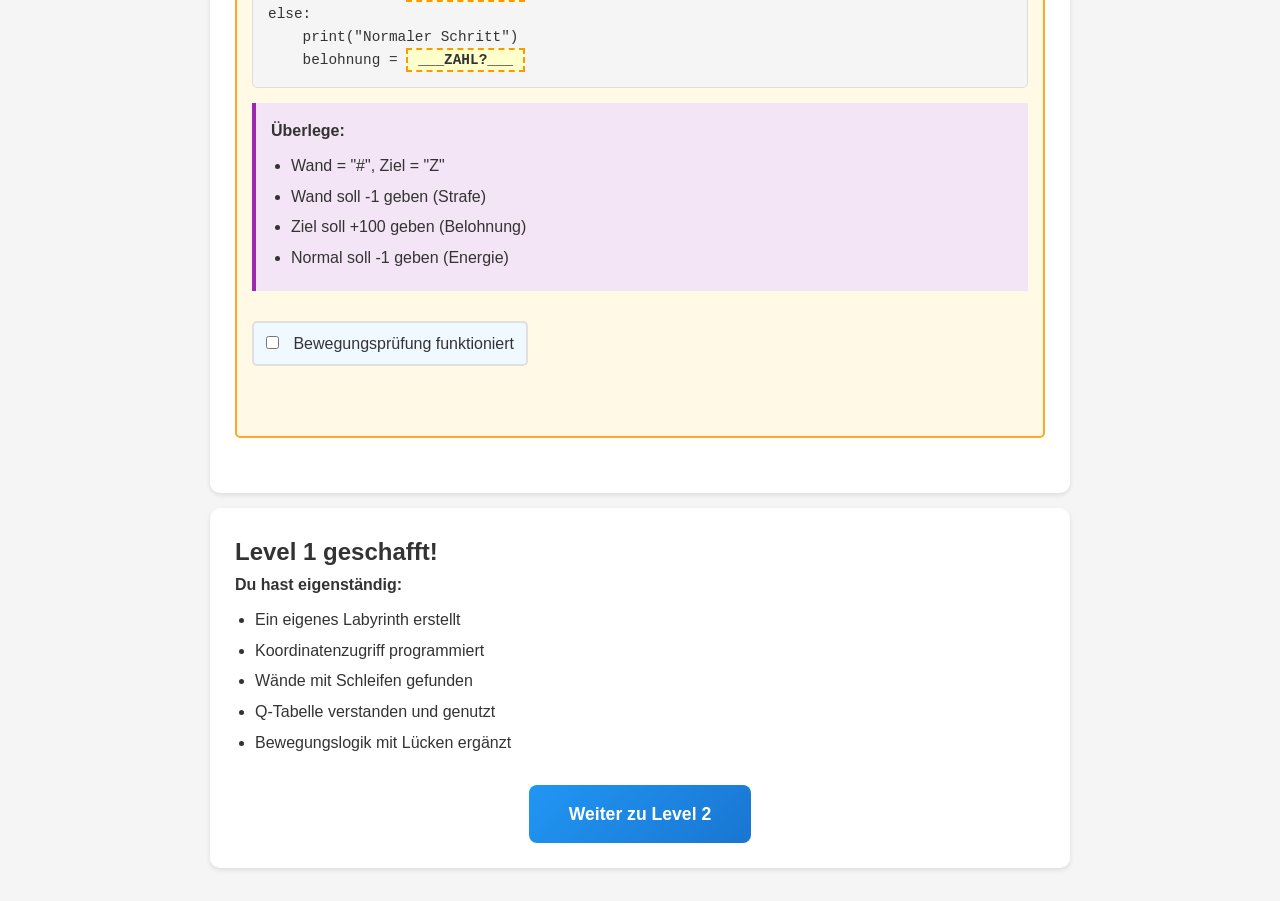
==== commit ceea1d83: "Update title and content for Level 1 HTML Problematische Stellen um Erklärungen ergänzt" ====
--- a/lesson/qlearning/level1.html
+++ b/lesson/qlearning/level1.html
@@ -3,7 +3,7 @@
 <head>
     <meta charset="UTF-8">
     <meta name="viewport" content="width=device-width, initial-scale=1.0">
-    <title>Level 1</title>
+    <title>Grundlagen - Labyrinth & Bewegung</title>
     <style>
         * { margin: 0; padding: 0; box-sizing: border-box; }
         body {
@@ -111,7 +111,8 @@
 </head>
 <body>
     <div class="header">
-        <h1>Level 1</h1>
+        <h1>Grundlagen - Labyrinth & Bewegung</h1>
+        <p>Schritt-für-Schritt mit Eigenleistung</p>
     </div>
 
     <div class="content">
@@ -241,12 +242,29 @@
 
         <div class="challenge-box">
             <div class="challenge-title">🎯 Challenge 3.1: Q-Werte verstehen</div>
-            <p><strong>Aufgabe:</strong> Schreibe Code der ausgibt:</p>
-            <ul>
-                <li>Alle 4 Werte von Position (2,2)</li>
-                <li>Nur den Wert für "Rechts" bei Position (1,1)</li>
-            </ul>
-            <p><strong>Tipp:</strong> "Rechts" hat Index 3</p>
+            
+            <div class="think-box">
+                <strong>Erinnerung:</strong> Die Q-Tabelle ist 3D!
+                <br><code>q_tabelle[y][x]</code> gibt dir eine Liste mit 4 Werten zurück: [Hoch, Runter, Links, Rechts]
+                <br><br>
+                <strong>Beispiel:</strong>
+                <br><code>q_tabelle[2][2]</code> → <code>[0.0, 0.0, 0.0, 0.0]</code>
+                <br><code>q_tabelle[2][2][3]</code> → <code>0.0</code> (nur der Wert für "Rechts")
+            </div>
+            
+            <p><strong>Aufgabe A:</strong> Gib alle 4 Werte von Position (2,2) aus</p>
+            <div class="copy-instruction">📋 Füge ans Ende hinzu</div>
+            <div class="code-box">print("Position (2,2), alle Werte:", q_tabelle[2][2])</div>
+            
+            <p><strong>Aufgabe B:</strong> Gib nur den Wert für "Rechts" bei Position (1,1) aus</p>
+            <div class="code-box">print("Position (1,1), nur Rechts:", q_tabelle[1][1][3])</div>
+            
+            <div class="info-box">
+                <strong>Warum steht da 0.0?</strong>
+                <br>Weil wir die Q-Tabelle mit Nullen initialisiert haben! Der Roboter weiß noch nichts.
+                <br>In Block 2 werden diese Werte durch Training größer (oder kleiner).
+            </div>
+            
             <label class="checkbox-item"><input type="checkbox"> Q-Zugriff verstanden</label>
         </div>
     </div>
@@ -266,24 +284,42 @@
 
         <div class="challenge-box">
             <div class="challenge-title">🎯 Challenge 4.1: Position berechnen</div>
-            <p><strong>Situation:</strong> Roboter steht bei (2, 2)</p>
-            <p><strong>Aufgabe:</strong> Berechne die neue Position wenn er:</p>
-            <ul>
-                <li>Nach oben geht (Richtung 0)</li>
-                <li>Nach rechts geht (Richtung 3)</li>
-            </ul>
+            <p><strong>Situation:</strong> Roboter steht bei (2, 2) und will nach rechts (Richtung 3)</p>
+            
+            <div class="think-box">
+                <strong>Schritt 1:</strong> Was steht in <code>richtungen[3]</code>?
+                <br>Antwort: <code>(0, 1)</code> - Das bedeutet: y+0, x+1
+                <br><br>
+                <strong>Schritt 2:</strong> Entpacken mit <code>dy, dx = richtungen[3]</code>
+                <br>Jetzt ist: <code>dy = 0</code> und <code>dx = 1</code>
+                <br><br>
+                <strong>Schritt 3:</strong> Neue Position berechnen
+                <br>Roboter ist bei (2, 2). Er bewegt sich um dy in y-Richtung und um dx in x-Richtung.
+                <br>Wie berechnest du <code>neue_y</code> und <code>neue_x</code>?
+            </div>
             
             <div class="copy-instruction">📋 Füge nach den Richtungen hinzu</div>
-            <p><strong>Code-Gerüst:</strong></p>
+            <p><strong>Aufgabe:</strong> Vervollständige den Code</p>
             <div class="code-box">roboter_y = 2
 roboter_x = 2
-aktion = 0  # Hoch
-
+aktion = 3  # Rechts
+
+# Entpacken: Hole die Änderungen aus der Liste
 dy, dx = richtungen[aktion]
+
+# Berechne neue Position
 neue_y = <span class="gap">___BERECHNE___</span>
 neue_x = <span class="gap">___BERECHNE___</span>
 
-print(f"Neue Position: ({neue_y},{neue_x})")</div>
+print(f"Von ({roboter_y},{roboter_x}) nach ({neue_y},{neue_x})")
+print(f"dy war {dy}, dx war {dx}")</div>
+
+            <div class="info-box">
+                <strong>Teste auch andere Richtungen:</strong>
+                <br>Ändere <code>aktion = 0</code> (Hoch) oder <code>aktion = 2</code> (Links)
+                <br>Schau dir an wie sich dy und dx ändern!
+            </div>
+            
             <label class="checkbox-item"><input type="checkbox"> Position berechnet</label>
         </div>
     </div>
@@ -337,7 +373,7 @@
             <li>Wände mit Schleifen gefunden</li>
             <li>Q-Tabelle verstanden und genutzt</li>
             <li>Bewegungslogik mit Lücken ergänzt</li>
-        </ul>        
+        </ul>       
         <div style="text-align: center; margin-top: 30px;">
             <a href="level2.html" style="display: inline-block; background: linear-gradient(135deg, #2196F3 0%, #1976d2 100%); color: white; padding: 15px 40px; border-radius: 8px; text-decoration: none; font-weight: bold; font-size: 1.1em;">Weiter zu Level 2</a>
         </div>
